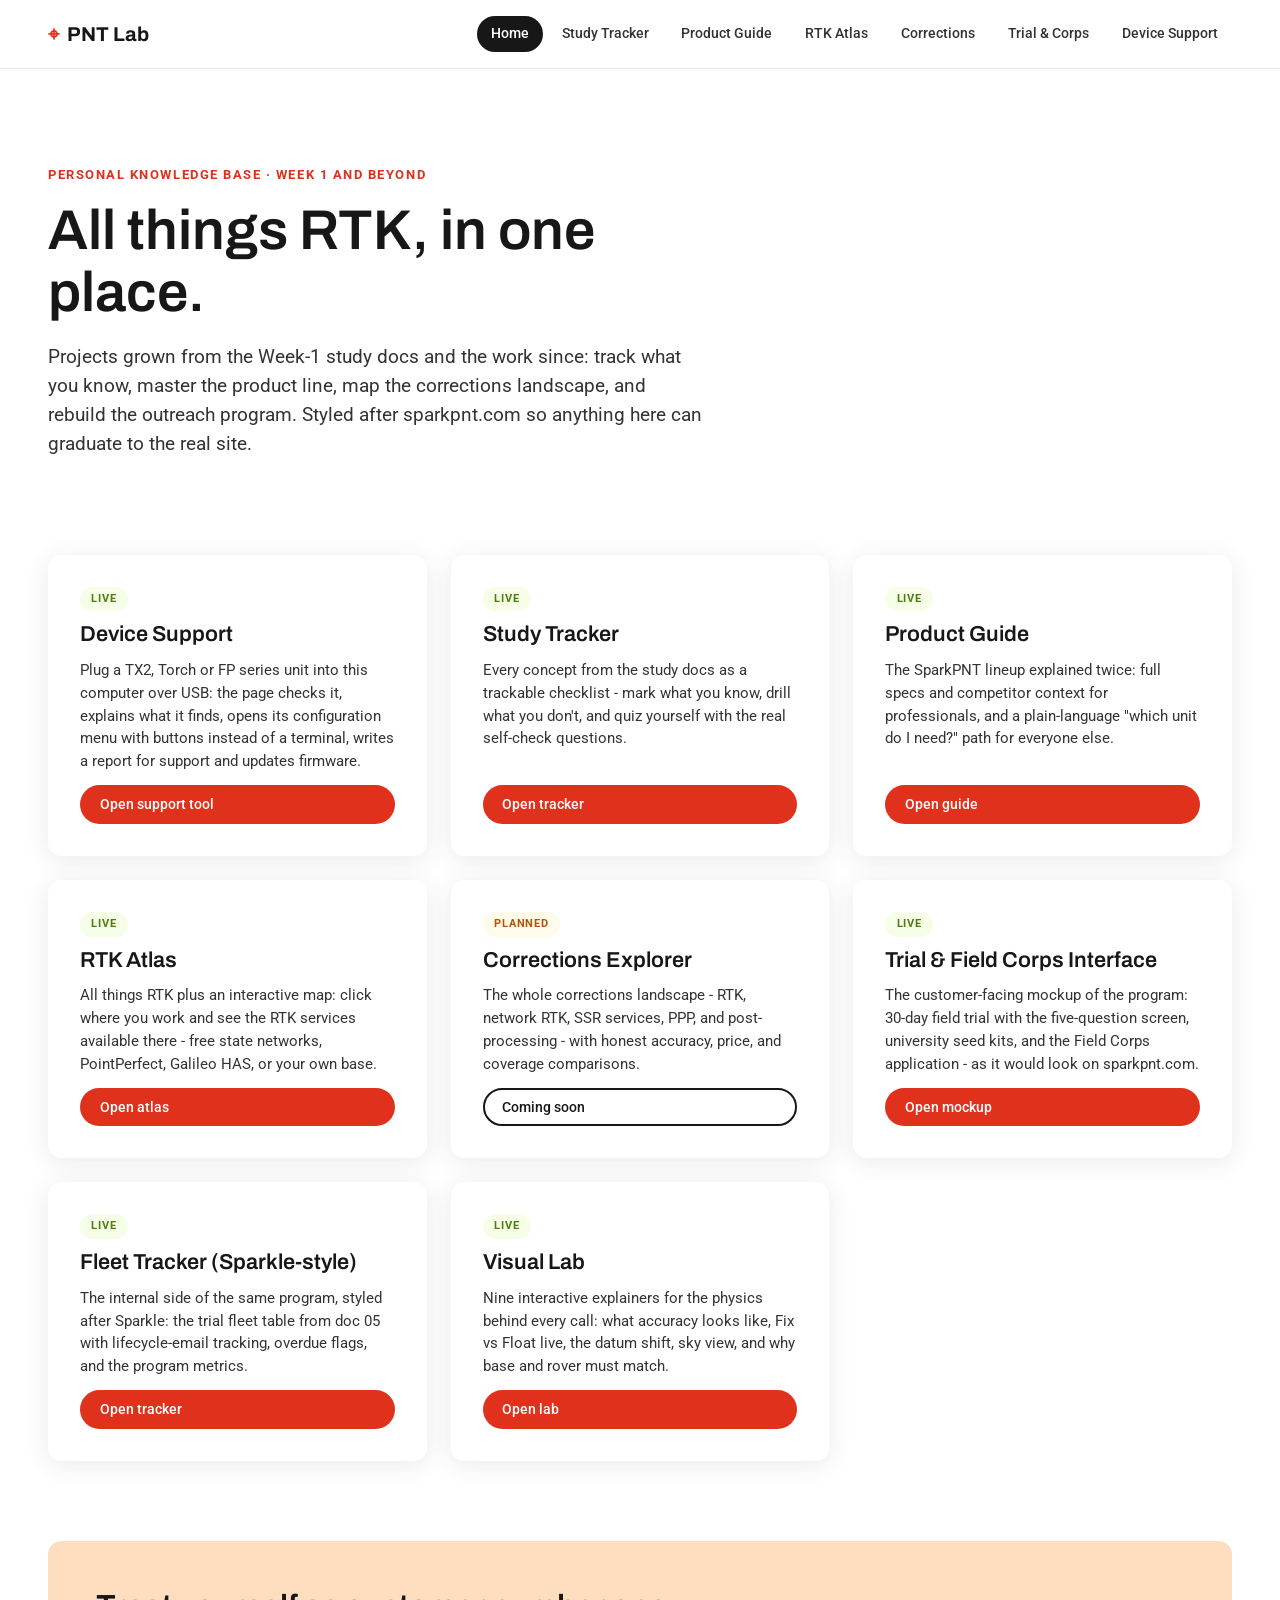
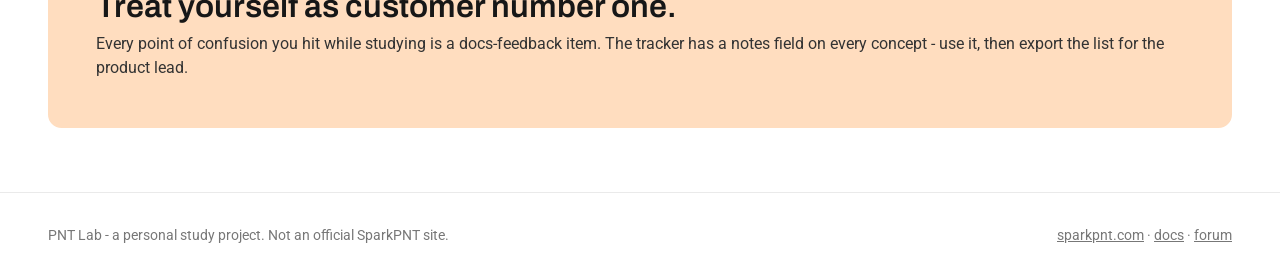
==== index.html @ 83675d95 "PNT Lab public site with the device support tool" ====
<!DOCTYPE html>
<html lang="en">
<head>
<meta charset="utf-8">
<meta name="viewport" content="width=device-width, initial-scale=1">
<title>PNT Lab - Learn, Track, and Master RTK</title>
<link rel="stylesheet" href="assets/style.css?v=1786981062">
<style>
  .projects { display: grid; grid-template-columns: repeat(auto-fill, minmax(300px, 1fr)); gap: 1.5rem; padding: 0 var(--page-pad) 2rem; max-width: 1400px; margin: 0 auto; }
  .project-card { display: flex; flex-direction: column; gap: .75rem; }
  .project-card h3 { font-size: 1.35rem; }
  .project-card p { font-size: .95rem; flex: 1; }
  .project-card .meta { display: flex; align-items: center; justify-content: space-between; }
  .highlight-band { background: var(--highlight); border-radius: var(--card-radius); margin: 3rem auto; max-width: 1400px; padding: clamp(1.5rem, 4vw, 3rem); margin-left: var(--page-pad); margin-right: var(--page-pad); }
  .highlight-band h2 { font-size: clamp(1.4rem, 3vw, 2rem); margin-bottom: .5rem; }
  @media (min-width: 1450px) { .highlight-band { margin-left: auto; margin-right: auto; } }
</style>
<!-- PNT Lab public build 2026-10-22. Client tracker and outreach research are not part of this site. -->
</head>
<body>

<header class="site-header">
  <a class="brand" href="index.html"><span class="spark">⌖</span> PNT Lab</a>
  <nav class="site-nav">
    <a href="index.html" class="active">Home</a>
    <a href="study/index.html">Study Tracker</a>
    <a href="products/index.html">Product Guide</a>
    <a href="atlas/index.html">RTK Atlas</a>
    <a href="#" title="Coming soon">Corrections</a>
    <a href="program/index.html">Trial &amp; Corps</a>
    <a href="support/index.html">Device Support</a>
  </nav>
</header>

<section class="hero">
  <div class="kicker">Personal knowledge base · Week 1 and beyond</div>
  <h1>All things RTK, in one place.</h1>
  <p>Projects grown from the Week-1 study docs and the work since: track what you know, master the product line, map the corrections landscape, and rebuild the outreach program. Styled after sparkpnt.com so anything here can graduate to the real site.</p>
</section>

<div class="projects">
  <div class="card project-card">
    <div class="meta"><span class="tag tag-live">Live</span></div>
    <h3>Device Support</h3>
    <p>Plug a TX2, Torch or FP series unit into this computer over USB: the page checks it, explains what it finds, opens its configuration menu with buttons instead of a terminal, writes a report for support and updates firmware.</p>
    <a class="btn btn-primary btn-sm" href="support/index.html">Open support tool</a>
  </div>
  <div class="card project-card">
    <div class="meta"><span class="tag tag-live">Live</span></div>
    <h3>Study Tracker</h3>
    <p>Every concept from the study docs as a trackable checklist - mark what you know, drill what you don't, and quiz yourself with the real self-check questions.</p>
    <a class="btn btn-primary btn-sm" href="study/index.html">Open tracker</a>
  </div>
  <div class="card project-card">
    <div class="meta"><span class="tag tag-live">Live</span></div>
    <h3>Product Guide</h3>
    <p>The SparkPNT lineup explained twice: full specs and competitor context for professionals, and a plain-language "which unit do I need?" path for everyone else.</p>
    <a class="btn btn-primary btn-sm" href="products/index.html">Open guide</a>
  </div>
  <div class="card project-card">
    <div class="meta"><span class="tag tag-live">Live</span></div>
    <h3>RTK Atlas</h3>
    <p>All things RTK plus an interactive map: click where you work and see the RTK services available there - free state networks, PointPerfect, Galileo HAS, or your own base.</p>
    <a class="btn btn-primary btn-sm" href="atlas/index.html">Open atlas</a>
  </div>
  <div class="card project-card">
    <div class="meta"><span class="tag tag-soon">Planned</span></div>
    <h3>Corrections Explorer</h3>
    <p>The whole corrections landscape - RTK, network RTK, SSR services, PPP, and post-processing - with honest accuracy, price, and coverage comparisons.</p>
    <a class="btn btn-outline btn-sm" href="#">Coming soon</a>
  </div>
  <div class="card project-card">
    <div class="meta"><span class="tag tag-live">Live</span></div>
    <h3>Trial &amp; Field Corps Interface</h3>
    <p>The customer-facing mockup of the program: 30-day field trial with the five-question screen, university seed kits, and the Field Corps application - as it would look on sparkpnt.com.</p>
    <a class="btn btn-primary btn-sm" href="program/index.html">Open mockup</a>
  </div>
  <div class="card project-card">
    <div class="meta"><span class="tag tag-live">Live</span></div>
    <h3>Fleet Tracker (Sparkle-style)</h3>
    <p>The internal side of the same program, styled after Sparkle: the trial fleet table from doc 05 with lifecycle-email tracking, overdue flags, and the program metrics.</p>
    <a class="btn btn-primary btn-sm" href="fleet/index.html">Open tracker</a>
  </div>
  <div class="card project-card">
    <div class="meta"><span class="tag tag-live">Live</span></div>
    <h3>Visual Lab</h3>
    <p>Nine interactive explainers for the physics behind every call: what accuracy looks like, Fix vs Float live, the datum shift, sky view, and why base and rover must match.</p>
    <a class="btn btn-primary btn-sm" href="lab/index.html">Open lab</a>
  </div>
</div>

<div class="highlight-band">
  <h2>Treat yourself as customer number one.</h2>
  <p>Every point of confusion you hit while studying is a docs-feedback item. The tracker has a notes field on every concept - use it, then export the list for the product lead.</p>
</div>

<footer class="site-footer">
  <span>PNT Lab - a personal study project. Not an official SparkPNT site.</span>
  <span><a href="https://www.sparkpnt.com" target="_blank" rel="noopener">sparkpnt.com</a> · <a href="https://docs.sparkpnt.com" target="_blank" rel="noopener">docs</a> · <a href="https://community.sparkpnt.com" target="_blank" rel="noopener">forum</a></span>
</footer>

</body>
</html>
---- assets/style.css ----
/* SparkPNT-derived design system - see ../design-system.md */
@import url('https://fonts.googleapis.com/css2?family=Archivo:wght@500;600;700&family=Roboto:wght@400;500;700&display=swap');

:root {
  --accent: #E0311D;
  --accent-dark: #b52717;
  --text: #333333;
  --heading: #171717;
  --bg: #ffffff;
  --highlight: #FFDDBF;
  --price-blue: #0F4269;
  --teal: #108474;
  --success-text: #4D7C0F;
  --success-bg: #F7FEE7;
  --error-text: #BE123C;
  --error-bg: #FFF1F2;
  --info-text: #B45309;
  --info-bg: #FFFBEB;
  --border: rgba(51,51,51,.1);
  --card-radius: clamp(0.625rem, 1.053vw, 1.25rem);
  --shadow: 0 4px 24px rgba(51,51,51,.10);
  --anim: .5s cubic-bezier(.3, 1, .3, 1);
  --font-heading: 'Archivo', sans-serif;
  --font-body: 'Roboto', sans-serif;
  --page-pad: clamp(1.25rem, 4vw, 3rem);
}

* { margin: 0; padding: 0; box-sizing: border-box; }

body {
  font-family: var(--font-body);
  color: var(--text);
  background: var(--bg);
  line-height: 1.5;
}

h1, h2, h3, h4 { font-family: var(--font-heading); font-weight: 600; color: var(--heading); line-height: 1.1; }

a { color: var(--price-blue); }

.container { max-width: 1200px; margin: 0 auto; padding: 0 var(--page-pad); }

/* Header */
.site-header {
  display: flex; align-items: center; justify-content: space-between;
  padding: 1rem var(--page-pad);
  border-bottom: 1px solid var(--border);
  position: sticky; top: 0; background: rgba(255,255,255,.95); backdrop-filter: blur(8px); z-index: 50;
}
.brand { font-family: var(--font-heading); font-weight: 700; font-size: 1.25rem; color: var(--heading); text-decoration: none; display: flex; align-items: center; gap: .5rem; }
.brand .spark { color: var(--accent); }
.site-nav { display: flex; gap: .25rem; flex-wrap: wrap; }
.site-nav a {
  font-weight: 500; font-size: .9rem; text-decoration: none; color: var(--text);
  padding: .45rem .9rem; border-radius: 999px; transition: background var(--anim);
}
.site-nav a:hover { background: var(--highlight); color: var(--heading); }
.site-nav a.active { background: var(--heading); color: #fff; }

/* Hero */
.hero { padding: clamp(3rem, 8vw, 6rem) var(--page-pad); }
.hero .kicker { font-size: .8rem; letter-spacing: .12em; text-transform: uppercase; font-weight: 700; color: var(--accent); margin-bottom: 1rem; }
.hero h1 { font-size: clamp(2rem, 5vw, 3.5rem); max-width: 18ch; margin-bottom: 1.25rem; }
.hero p { font-size: clamp(1rem, 1.5vw, 1.2rem); max-width: 60ch; }

/* Buttons */
.btn {
  display: inline-block; font-family: var(--font-body); font-weight: 500; font-size: 1rem;
  padding: .8rem 1.75rem; border-radius: 999px; cursor: pointer; text-decoration: none;
  border: 2px solid transparent; transition: all .3s cubic-bezier(.7,0,.3,1);
}
.btn-primary { background: var(--accent); color: #fff; }
.btn-primary:hover { background: var(--accent-dark); }
.btn-outline { background: transparent; color: var(--heading); border-color: var(--heading); }
.btn-outline:hover { background: var(--heading); color: #fff; }
.btn-sm { padding: .45rem 1.1rem; font-size: .85rem; }

/* Cards */
.card {
  background: #fff; border-radius: var(--card-radius); box-shadow: var(--shadow);
  padding: clamp(1.25rem, 2.5vw, 2rem); transition: transform var(--anim), box-shadow var(--anim);
}
.card:hover { transform: translateY(-3px); box-shadow: 0 10px 32px rgba(51,51,51,.14); }

.tag { display: inline-block; font-size: .7rem; font-weight: 700; letter-spacing: .08em; text-transform: uppercase; padding: .25rem .7rem; border-radius: 999px; }
.tag-live { background: var(--success-bg); color: var(--success-text); }
.tag-soon { background: var(--info-bg); color: var(--info-text); }
.tag-accent { background: var(--highlight); color: var(--heading); }

/* Footer */
.site-footer { border-top: 1px solid var(--border); padding: 2rem var(--page-pad); margin-top: 4rem; font-size: .85rem; color: #777; display: flex; justify-content: space-between; flex-wrap: wrap; gap: 1rem; }
.site-footer a { color: #777; }

@media (max-width: 640px) {
  .site-header { flex-direction: column; gap: .75rem; }
}
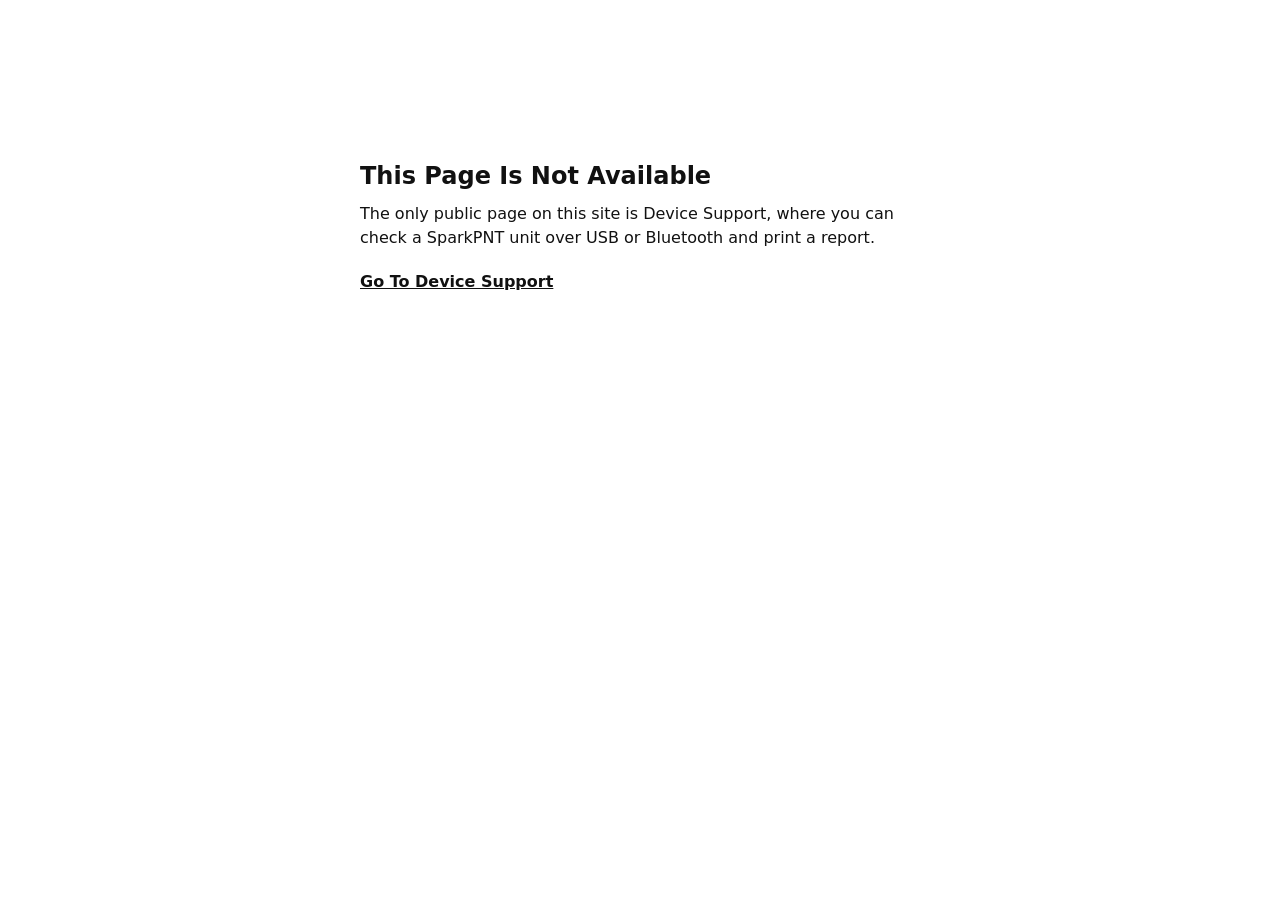
==== commit a3e098f6: "Publish only the device support page" ====
--- a/index.html
+++ b/index.html
@@ -1,103 +1,23 @@
-<!DOCTYPE html>
+<!doctype html>
 <html lang="en">
 <head>
 <meta charset="utf-8">
 <meta name="viewport" content="width=device-width, initial-scale=1">
-<title>PNT Lab - Learn, Track, and Master RTK</title>
-<link rel="stylesheet" href="assets/style.css?v=1786981062">
+<meta name="robots" content="noindex">
+<title>SparkPNT Device Support</title>
 <style>
-  .projects { display: grid; grid-template-columns: repeat(auto-fill, minmax(300px, 1fr)); gap: 1.5rem; padding: 0 var(--page-pad) 2rem; max-width: 1400px; margin: 0 auto; }
-  .project-card { display: flex; flex-direction: column; gap: .75rem; }
-  .project-card h3 { font-size: 1.35rem; }
-  .project-card p { font-size: .95rem; flex: 1; }
-  .project-card .meta { display: flex; align-items: center; justify-content: space-between; }
-  .highlight-band { background: var(--highlight); border-radius: var(--card-radius); margin: 3rem auto; max-width: 1400px; padding: clamp(1.5rem, 4vw, 3rem); margin-left: var(--page-pad); margin-right: var(--page-pad); }
-  .highlight-band h2 { font-size: clamp(1.4rem, 3vw, 2rem); margin-bottom: .5rem; }
-  @media (min-width: 1450px) { .highlight-band { margin-left: auto; margin-right: auto; } }
+  body { margin: 0; font-family: Inter, system-ui, -apple-system, "Segoe UI", sans-serif; background: #fff; color: #111; }
+  main { max-width: 560px; margin: 18vh auto 0; padding: 0 16px; }
+  h1 { font-size: 24px; margin: 0 0 12px; }
+  p { font-size: 16px; line-height: 1.5; margin: 0 0 20px; }
+  a { color: #111; font-weight: 600; }
 </style>
-<!-- PNT Lab public build 2026-10-22. Client tracker and outreach research are not part of this site. -->
 </head>
 <body>
-
-<header class="site-header">
-  <a class="brand" href="index.html"><span class="spark">⌖</span> PNT Lab</a>
-  <nav class="site-nav">
-    <a href="index.html" class="active">Home</a>
-    <a href="study/index.html">Study Tracker</a>
-    <a href="products/index.html">Product Guide</a>
-    <a href="atlas/index.html">RTK Atlas</a>
-    <a href="#" title="Coming soon">Corrections</a>
-    <a href="program/index.html">Trial &amp; Corps</a>
-    <a href="support/index.html">Device Support</a>
-  </nav>
-</header>
-
-<section class="hero">
-  <div class="kicker">Personal knowledge base · Week 1 and beyond</div>
-  <h1>All things RTK, in one place.</h1>
-  <p>Projects grown from the Week-1 study docs and the work since: track what you know, master the product line, map the corrections landscape, and rebuild the outreach program. Styled after sparkpnt.com so anything here can graduate to the real site.</p>
-</section>
-
-<div class="projects">
-  <div class="card project-card">
-    <div class="meta"><span class="tag tag-live">Live</span></div>
-    <h3>Device Support</h3>
-    <p>Plug a TX2, Torch or FP series unit into this computer over USB: the page checks it, explains what it finds, opens its configuration menu with buttons instead of a terminal, writes a report for support and updates firmware.</p>
-    <a class="btn btn-primary btn-sm" href="support/index.html">Open support tool</a>
-  </div>
-  <div class="card project-card">
-    <div class="meta"><span class="tag tag-live">Live</span></div>
-    <h3>Study Tracker</h3>
-    <p>Every concept from the study docs as a trackable checklist - mark what you know, drill what you don't, and quiz yourself with the real self-check questions.</p>
-    <a class="btn btn-primary btn-sm" href="study/index.html">Open tracker</a>
-  </div>
-  <div class="card project-card">
-    <div class="meta"><span class="tag tag-live">Live</span></div>
-    <h3>Product Guide</h3>
-    <p>The SparkPNT lineup explained twice: full specs and competitor context for professionals, and a plain-language "which unit do I need?" path for everyone else.</p>
-    <a class="btn btn-primary btn-sm" href="products/index.html">Open guide</a>
-  </div>
-  <div class="card project-card">
-    <div class="meta"><span class="tag tag-live">Live</span></div>
-    <h3>RTK Atlas</h3>
-    <p>All things RTK plus an interactive map: click where you work and see the RTK services available there - free state networks, PointPerfect, Galileo HAS, or your own base.</p>
-    <a class="btn btn-primary btn-sm" href="atlas/index.html">Open atlas</a>
-  </div>
-  <div class="card project-card">
-    <div class="meta"><span class="tag tag-soon">Planned</span></div>
-    <h3>Corrections Explorer</h3>
-    <p>The whole corrections landscape - RTK, network RTK, SSR services, PPP, and post-processing - with honest accuracy, price, and coverage comparisons.</p>
-    <a class="btn btn-outline btn-sm" href="#">Coming soon</a>
-  </div>
-  <div class="card project-card">
-    <div class="meta"><span class="tag tag-live">Live</span></div>
-    <h3>Trial &amp; Field Corps Interface</h3>
-    <p>The customer-facing mockup of the program: 30-day field trial with the five-question screen, university seed kits, and the Field Corps application - as it would look on sparkpnt.com.</p>
-    <a class="btn btn-primary btn-sm" href="program/index.html">Open mockup</a>
-  </div>
-  <div class="card project-card">
-    <div class="meta"><span class="tag tag-live">Live</span></div>
-    <h3>Fleet Tracker (Sparkle-style)</h3>
-    <p>The internal side of the same program, styled after Sparkle: the trial fleet table from doc 05 with lifecycle-email tracking, overdue flags, and the program metrics.</p>
-    <a class="btn btn-primary btn-sm" href="fleet/index.html">Open tracker</a>
-  </div>
-  <div class="card project-card">
-    <div class="meta"><span class="tag tag-live">Live</span></div>
-    <h3>Visual Lab</h3>
-    <p>Nine interactive explainers for the physics behind every call: what accuracy looks like, Fix vs Float live, the datum shift, sky view, and why base and rover must match.</p>
-    <a class="btn btn-primary btn-sm" href="lab/index.html">Open lab</a>
-  </div>
-</div>
-
-<div class="highlight-band">
-  <h2>Treat yourself as customer number one.</h2>
-  <p>Every point of confusion you hit while studying is a docs-feedback item. The tracker has a notes field on every concept - use it, then export the list for the product lead.</p>
-</div>
-
-<footer class="site-footer">
-  <span>PNT Lab - a personal study project. Not an official SparkPNT site.</span>
-  <span><a href="https://www.sparkpnt.com" target="_blank" rel="noopener">sparkpnt.com</a> · <a href="https://docs.sparkpnt.com" target="_blank" rel="noopener">docs</a> · <a href="https://community.sparkpnt.com" target="_blank" rel="noopener">forum</a></span>
-</footer>
-
+<main>
+  <h1>This Page Is Not Available</h1>
+  <p>The only public page on this site is Device Support, where you can check a SparkPNT unit over USB or Bluetooth and print a report.</p>
+  <p><a href="/support/">Go To Device Support</a></p>
+</main>
 </body>
 </html>
